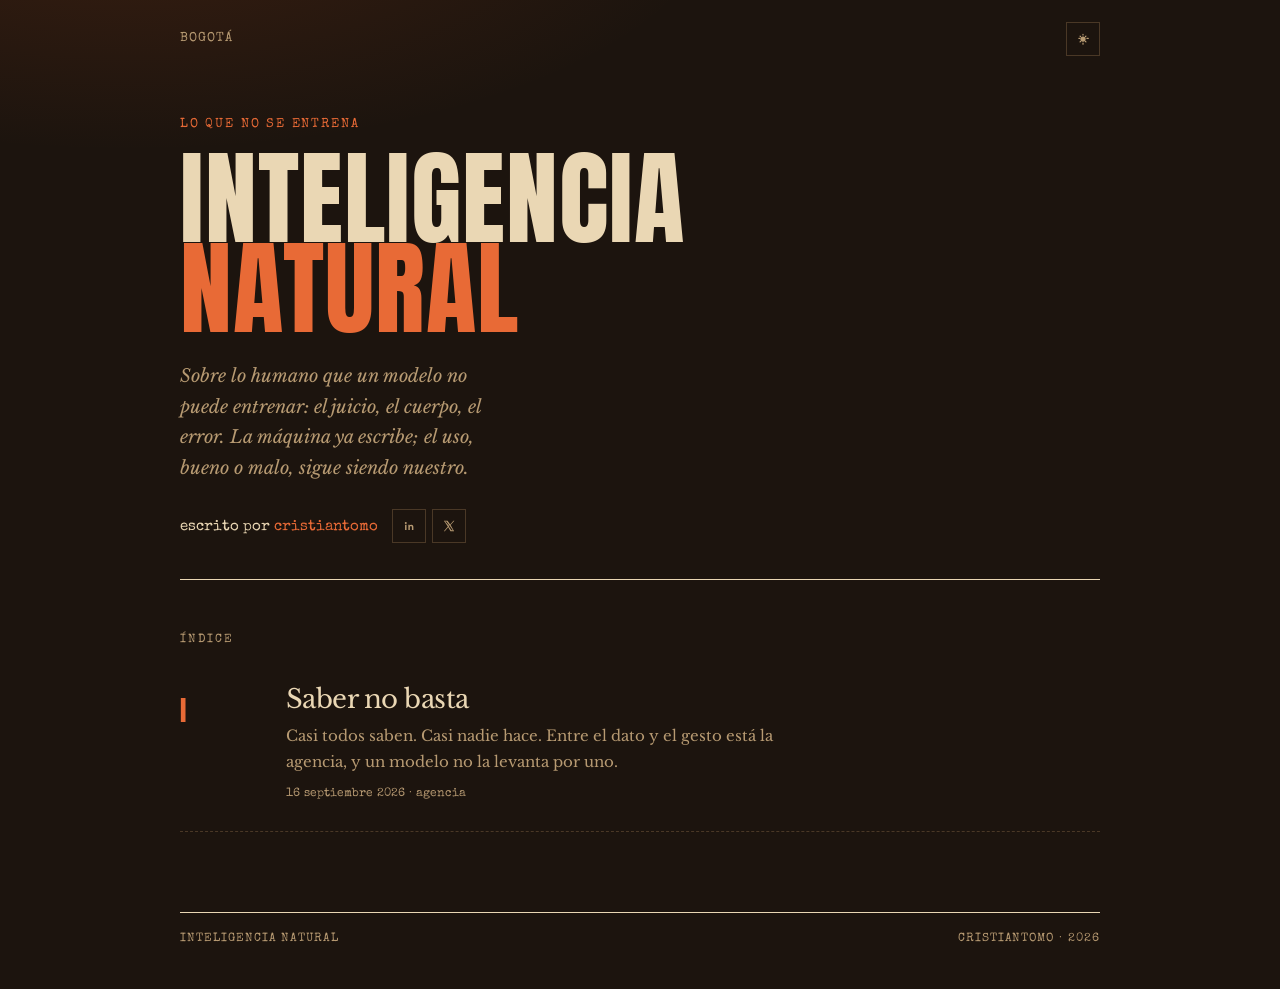
==== index.html @ 2dc82c7d "Ajusta portada, perfiles y tema oscuro por defecto. Mueve LinkedIn y X junto al byline, enlaza los p" ====
<!DOCTYPE html>
<html lang="es" data-theme="dark">
<head>
  <meta charset="UTF-8">
  <meta name="viewport" content="width=device-width, initial-scale=1.0">
  <title>Inteligencia Natural</title>
  <link rel="preconnect" href="https://fonts.googleapis.com">
  <link rel="preconnect" href="https://fonts.gstatic.com" crossorigin>
  <link href="https://fonts.googleapis.com/css2?family=Anton&family=Libre+Baskerville:ital,wght@0,400;0,700;1,400&family=Special+Elite&display=swap" rel="stylesheet">
  <link rel="stylesheet" href="styles.css">
</head>
<body>
  <header class="site-header">
    <div class="wrap header-bar">
      <a class="brand" href="index.html">Bogotá</a>
      <div class="header-actions">
        <button class="icon-btn" id="theme-toggle" type="button" aria-label="Cambiar tema">
          <svg viewBox="0 0 24 24" aria-hidden="true"><path d="M12 3a1 1 0 0 1 1 1v1.2a1 1 0 1 1-2 0V4a1 1 0 0 1 1-1Zm0 14.8a1 1 0 0 1 1 1V21a1 1 0 1 1-2 0v-2.2a1 1 0 0 1 1-1ZM4 11a1 1 0 0 1 1-1h1.2a1 1 0 1 1 0 2H5a1 1 0 0 1-1-1Zm13.8 0a1 1 0 0 1 1-1H21a1 1 0 1 1 0 2h-2.2a1 1 0 0 1-1-1ZM6.22 6.22a1 1 0 0 1 1.42 0l.85.85a1 1 0 0 1-1.42 1.42l-.85-.85a1 1 0 0 1 0-1.42Zm9.29 9.29a1 1 0 0 1 1.42 0l.85.85a1 1 0 1 1-1.42 1.42l-.85-.85a1 1 0 0 1 0-1.42ZM17.78 6.22a1 1 0 0 1 0 1.42l-.85.85a1 1 0 1 1-1.42-1.42l.85-.85a1 1 0 0 1 1.42 0ZM8.49 15.51a1 1 0 0 1 0 1.42l-.85.85a1 1 0 1 1-1.42-1.42l.85-.85a1 1 0 0 1 1.42 0ZM12 7.5A4.5 4.5 0 1 1 7.5 12 4.5 4.5 0 0 1 12 7.5Z"/></svg>
        </button>
      </div>
    </div>
  </header>

  <main>
    <section class="cover">
      <div class="wrap">
        <p class="cover-kicker">Lo que no se entrena</p>
        <h1>Inteligencia<br><span>Natural</span></h1>
        <p class="dedication">Sobre lo humano que un modelo no puede entrenar: el juicio, el cuerpo, el error. La máquina ya escribe; el uso, bueno o malo, sigue siendo nuestro.</p>
        <div class="byline-row">
          <p class="byline">escrito por <strong>cristiantomo</strong></p>
          <div class="byline-actions">
            <a class="icon-btn" href="https://www.linkedin.com/in/cristiantomo/" target="_blank" rel="noopener noreferrer" aria-label="LinkedIn">
              <svg viewBox="0 0 24 24" aria-hidden="true"><path d="M6.5 8.5A1.75 1.75 0 1 1 6.5 5a1.75 1.75 0 0 1 0 3.5ZM5.25 10h2.5v9h-2.5v-9ZM10.25 10H13v1.23c.4-.78 1.4-1.48 2.88-1.48 3.08 0 3.62 1.86 3.62 4.66V19h-2.5v-4.2c0-1.2-.02-2.74-1.67-2.74-1.67 0-1.93 1.3-1.93 2.65V19h-2.5v-9Z"/></svg>
            </a>
            <a class="icon-btn" href="https://x.com/cristiantomo" target="_blank" rel="noopener noreferrer" aria-label="Twitter / X">
              <svg viewBox="0 0 24 24" aria-hidden="true"><path d="M14.7 10.3 21.2 3h-1.54l-5.66 6.35L9.5 3H3.2l6.82 9.73L3.2 21h1.54l5.96-6.7L14.5 21h6.3l-6.1-10.7Zm-2.1 2.37-.7-.97L5.3 4.17h2.36l4.45 6.2.69.97 5.8 8.08h-2.36l-4.64-6.75Z"/></svg>
            </a>
          </div>
        </div>
        <hr class="rule">
      </div>
    </section>

    <section class="toc">
      <div class="wrap">
        <p class="toc-label">Índice</p>

        <a class="chapter" href="agencia.html">
          <span class="chapter-num">I</span>
          <div>
            <h2>Saber no basta</h2>
            <p>Casi todos saben. Casi nadie hace. Entre el dato y el gesto está la agencia, y un modelo no la levanta por uno.</p>
            <span class="chapter-meta">16 septiembre 2026 · agencia</span>
          </div>
        </a>
      </div>
    </section>
  </main>

  <div class="wrap">
    <footer>
      <span>Inteligencia Natural</span>
      <span>cristiantomo · 2026</span>
    </footer>
  </div>

  <script src="theme.js"></script>
</body>
</html>
---- styles.css ----
:root {
  --paper: #e7d3ae;
  --paper-2: #ddc49a;
  --ink: #1c140e;
  --ink-soft: #5a4a38;
  --sunset: #d4551f;
  --whiskey: #2a1b13;
  --pool: #2a5360;
  --line: #c7ad80;
  --max: 680px;
  --wide: 920px;
}

[data-theme="dark"] {
  --paper: #1c140e;
  --paper-2: #2a1b13;
  --ink: #ead7b4;
  --ink-soft: #b79a72;
  --sunset: #e86a36;
  --whiskey: #120c08;
  --pool: #8eb4c0;
  --line: #4a3826;
}

* {
  box-sizing: border-box;
  margin: 0;
  padding: 0;
}

html {
  scroll-behavior: smooth;
}

body {
  font-family: "Libre Baskerville", Georgia, serif;
  background:
    radial-gradient(1200px 500px at 10% -10%, rgba(212, 85, 31, 0.16), transparent 50%),
    var(--paper);
  color: var(--ink);
  min-height: 100vh;
  line-height: 1.7;
  -webkit-font-smoothing: antialiased;
}

a {
  color: inherit;
  text-decoration: none;
}

.wrap {
  width: min(var(--wide), calc(100% - 56px));
  margin: 0 auto;
}

.wrap-narrow {
  width: min(var(--max), calc(100% - 56px));
  margin: 0 auto;
}

.stamp {
  font-family: "Special Elite", "Courier New", monospace;
}

/* Header */
.site-header {
  padding: 22px 0 18px;
}

.header-bar {
  display: flex;
  align-items: center;
  justify-content: space-between;
  gap: 16px;
}

.brand {
  font-family: "Special Elite", "Courier New", monospace;
  font-size: 13px;
  letter-spacing: 0.08em;
  text-transform: uppercase;
  color: var(--ink-soft);
}

.brand:hover {
  color: var(--sunset);
}

.header-actions {
  display: flex;
  gap: 6px;
}

.icon-btn {
  width: 34px;
  height: 34px;
  display: grid;
  place-items: center;
  border: 1px solid var(--line);
  background: transparent;
  color: var(--ink-soft);
  cursor: pointer;
}

.icon-btn:hover {
  color: var(--ink);
  border-color: var(--ink);
}

.icon-btn svg {
  width: 14px;
  height: 14px;
  fill: currentColor;
}

/* Cover — paperback */
.cover {
  padding: 40px 0 20px;
}

.cover-kicker {
  font-family: "Special Elite", "Courier New", monospace;
  font-size: 13px;
  letter-spacing: 0.14em;
  text-transform: uppercase;
  color: var(--sunset);
  margin-bottom: 18px;
}

.cover h1 {
  font-family: "Anton", Impact, sans-serif;
  font-weight: 400;
  font-size: clamp(52px, 11vw, 104px);
  letter-spacing: 0.01em;
  line-height: 0.86;
  text-transform: uppercase;
}

.cover h1 span {
  color: var(--sunset);
}

.dedication {
  margin-top: 28px;
  max-width: 28ch;
  font-size: 18px;
  font-style: italic;
  color: var(--ink-soft);
}

.byline-row {
  display: flex;
  align-items: center;
  flex-wrap: wrap;
  gap: 12px 14px;
  margin-top: 26px;
}

.byline {
  font-family: "Special Elite", "Courier New", monospace;
  font-size: 15px;
}

.byline-actions {
  display: flex;
  gap: 6px;
}

.byline strong {
  color: var(--sunset);
  font-weight: 400;
}

.rule {
  margin: 36px 0 0;
  border: 0;
  border-top: 1px solid var(--ink);
}

/* TOC */
.toc {
  padding: 8px 0 80px;
}

.toc-label {
  font-family: "Special Elite", "Courier New", monospace;
  font-size: 12px;
  letter-spacing: 0.16em;
  text-transform: uppercase;
  color: var(--ink-soft);
  padding: 22px 0 6px;
}

.chapter {
  display: grid;
  grid-template-columns: 88px 1fr;
  gap: 18px;
  padding: 26px 0;
  border-bottom: 1px dashed var(--line);
}

.chapter-num {
  font-family: "Anton", Impact, sans-serif;
  font-size: 28px;
  letter-spacing: 0.04em;
  color: var(--sunset);
  padding-top: 4px;
}

.chapter h2 {
  font-size: 26px;
  font-weight: 400;
  letter-spacing: -0.02em;
  line-height: 1.25;
}

.chapter:hover h2 {
  color: var(--sunset);
}

.chapter p {
  margin-top: 8px;
  color: var(--ink-soft);
  font-size: 15px;
  max-width: 48ch;
}

.chapter-meta {
  display: block;
  margin-top: 10px;
  font-family: "Special Elite", "Courier New", monospace;
  font-size: 12px;
  color: var(--ink-soft);
}

/* Article */
.back {
  display: inline-block;
  margin: 10px 0 36px;
  font-family: "Special Elite", "Courier New", monospace;
  font-size: 13px;
  letter-spacing: 0.06em;
  text-transform: uppercase;
  color: var(--ink-soft);
}

.back:hover {
  color: var(--sunset);
}

.chapter-label {
  font-family: "Anton", Impact, sans-serif;
  font-size: 18px;
  letter-spacing: 0.08em;
  color: var(--sunset);
  margin-bottom: 12px;
}

.article-header h1 {
  font-size: clamp(32px, 6vw, 48px);
  font-weight: 400;
  letter-spacing: -0.02em;
  line-height: 1.15;
}

.dateline {
  margin-top: 16px;
  font-family: "Special Elite", "Courier New", monospace;
  font-size: 13px;
  color: var(--ink-soft);
}

.summary {
  margin: 28px 0 0;
  padding: 18px 0 0;
  border-top: 1px solid var(--ink);
  font-size: 19px;
  font-style: italic;
  line-height: 1.5;
  color: var(--ink-soft);
}

.article-body {
  padding: 36px 0 20px;
  font-size: 18px;
  line-height: 1.85;
}

.article-body p:first-child::first-letter {
  font-family: "Anton", Impact, sans-serif;
  font-size: 4.2rem;
  float: left;
  line-height: 0.75;
  padding: 10px 10px 0 0;
  color: var(--sunset);
}

.article-body p + p {
  margin-top: 1.3em;
}

.article-body h2 {
  font-family: "Anton", Impact, sans-serif;
  font-weight: 400;
  font-size: 22px;
  letter-spacing: 0.04em;
  text-transform: uppercase;
  margin: 2em 0 0.6em;
  color: var(--sunset);
}

.ash {
  margin: 1.6em 0;
  font-style: italic;
  color: var(--ink-soft);
}

.next {
  display: block;
  padding: 24px 0 80px;
  border-top: 1px solid var(--ink);
  font-family: "Special Elite", "Courier New", monospace;
}

.next small {
  display: block;
  letter-spacing: 0.12em;
  text-transform: uppercase;
  font-size: 11px;
  color: var(--sunset);
  margin-bottom: 8px;
}

.next strong {
  font-family: "Libre Baskerville", Georgia, serif;
  font-size: 22px;
  font-weight: 400;
}

.next:hover strong {
  color: var(--sunset);
}

footer {
  border-top: 1px solid var(--ink);
  padding: 16px 0 40px;
  font-family: "Special Elite", "Courier New", monospace;
  font-size: 12px;
  letter-spacing: 0.08em;
  text-transform: uppercase;
  color: var(--ink-soft);
  display: flex;
  justify-content: space-between;
  gap: 12px;
}

@media (max-width: 720px) {
  .wrap,
  .wrap-narrow {
    width: min(100% - 36px, var(--wide));
  }

  .chapter {
    grid-template-columns: 64px 1fr;
  }

  .article-body {
    font-size: 17px;
  }
}
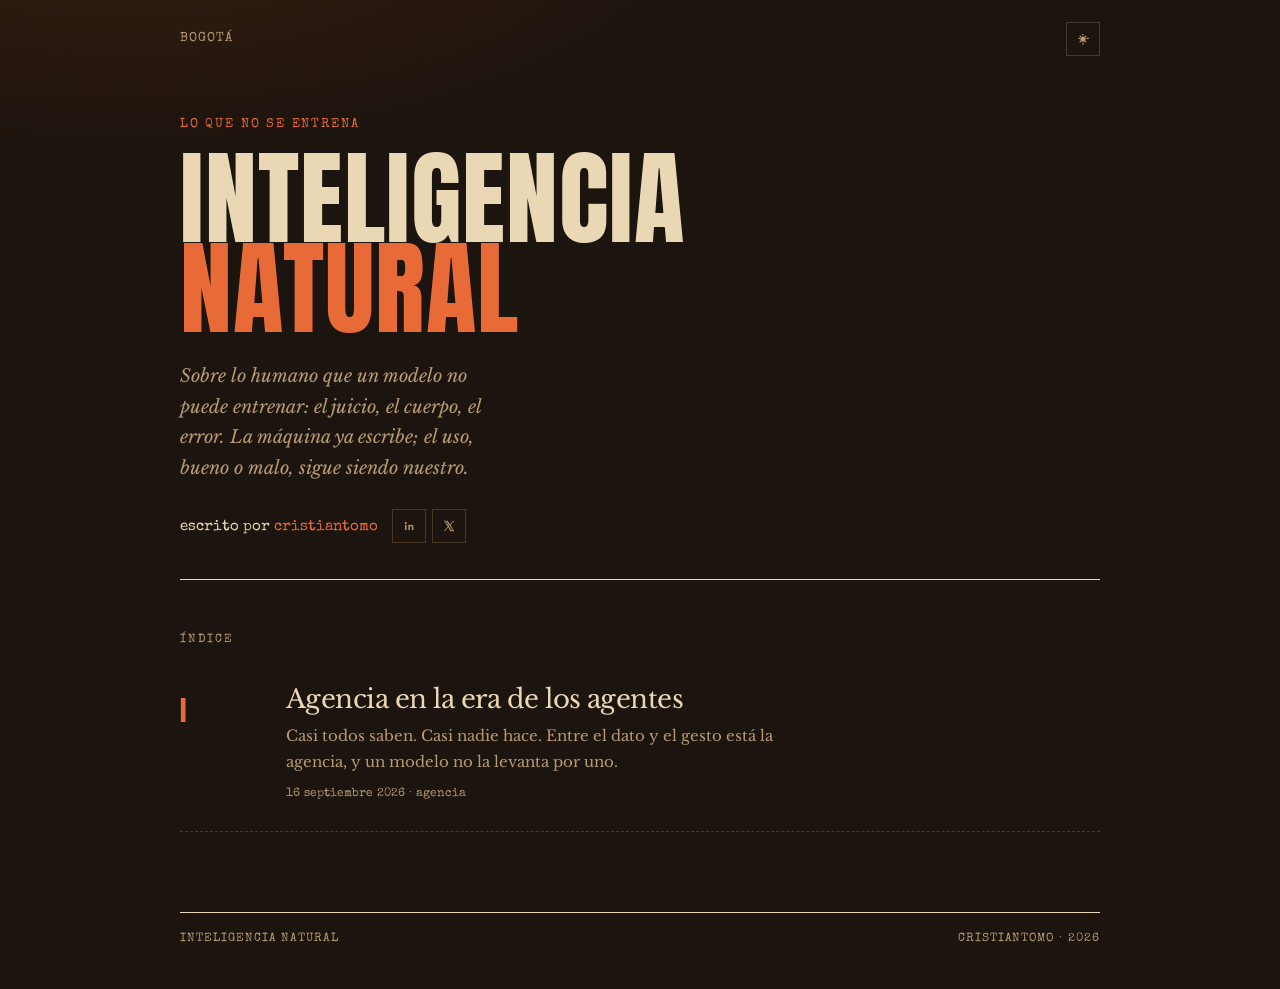
==== commit f5291cac: "Renombra el Capítulo I a Agencia en la era de los agentes." ====
--- a/index.html
+++ b/index.html
@@ -49,7 +49,7 @@
         <a class="chapter" href="agencia.html">
           <span class="chapter-num">I</span>
           <div>
-            <h2>Saber no basta</h2>
+            <h2>Agencia en la era de los agentes</h2>
             <p>Casi todos saben. Casi nadie hace. Entre el dato y el gesto está la agencia, y un modelo no la levanta por uno.</p>
             <span class="chapter-meta">16 septiembre 2026 · agencia</span>
           </div>
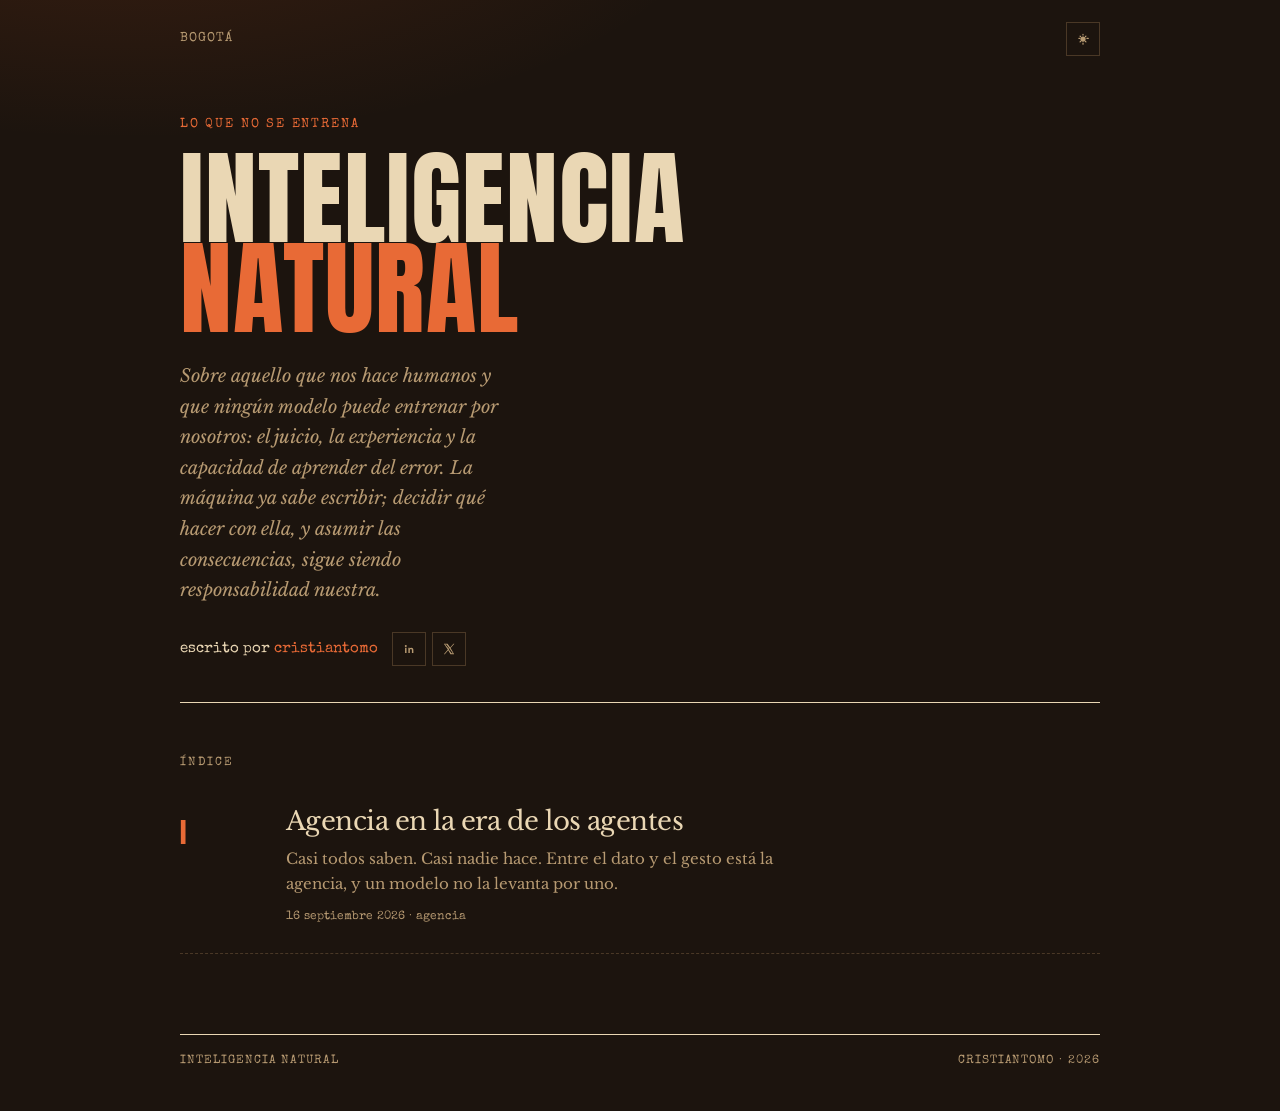
==== commit fb02f3a3: "Actualiza el subtítulo de la portada." ====
--- a/index.html
+++ b/index.html
@@ -26,7 +26,7 @@
       <div class="wrap">
         <p class="cover-kicker">Lo que no se entrena</p>
         <h1>Inteligencia<br><span>Natural</span></h1>
-        <p class="dedication">Sobre lo humano que un modelo no puede entrenar: el juicio, el cuerpo, el error. La máquina ya escribe; el uso, bueno o malo, sigue siendo nuestro.</p>
+        <p class="dedication">Sobre aquello que nos hace humanos y que ningún modelo puede entrenar por nosotros: el juicio, la experiencia y la capacidad de aprender del error. La máquina ya sabe escribir; decidir qué hacer con ella, y asumir las consecuencias, sigue siendo responsabilidad nuestra.</p>
         <div class="byline-row">
           <p class="byline">escrito por <strong>cristiantomo</strong></p>
           <div class="byline-actions">
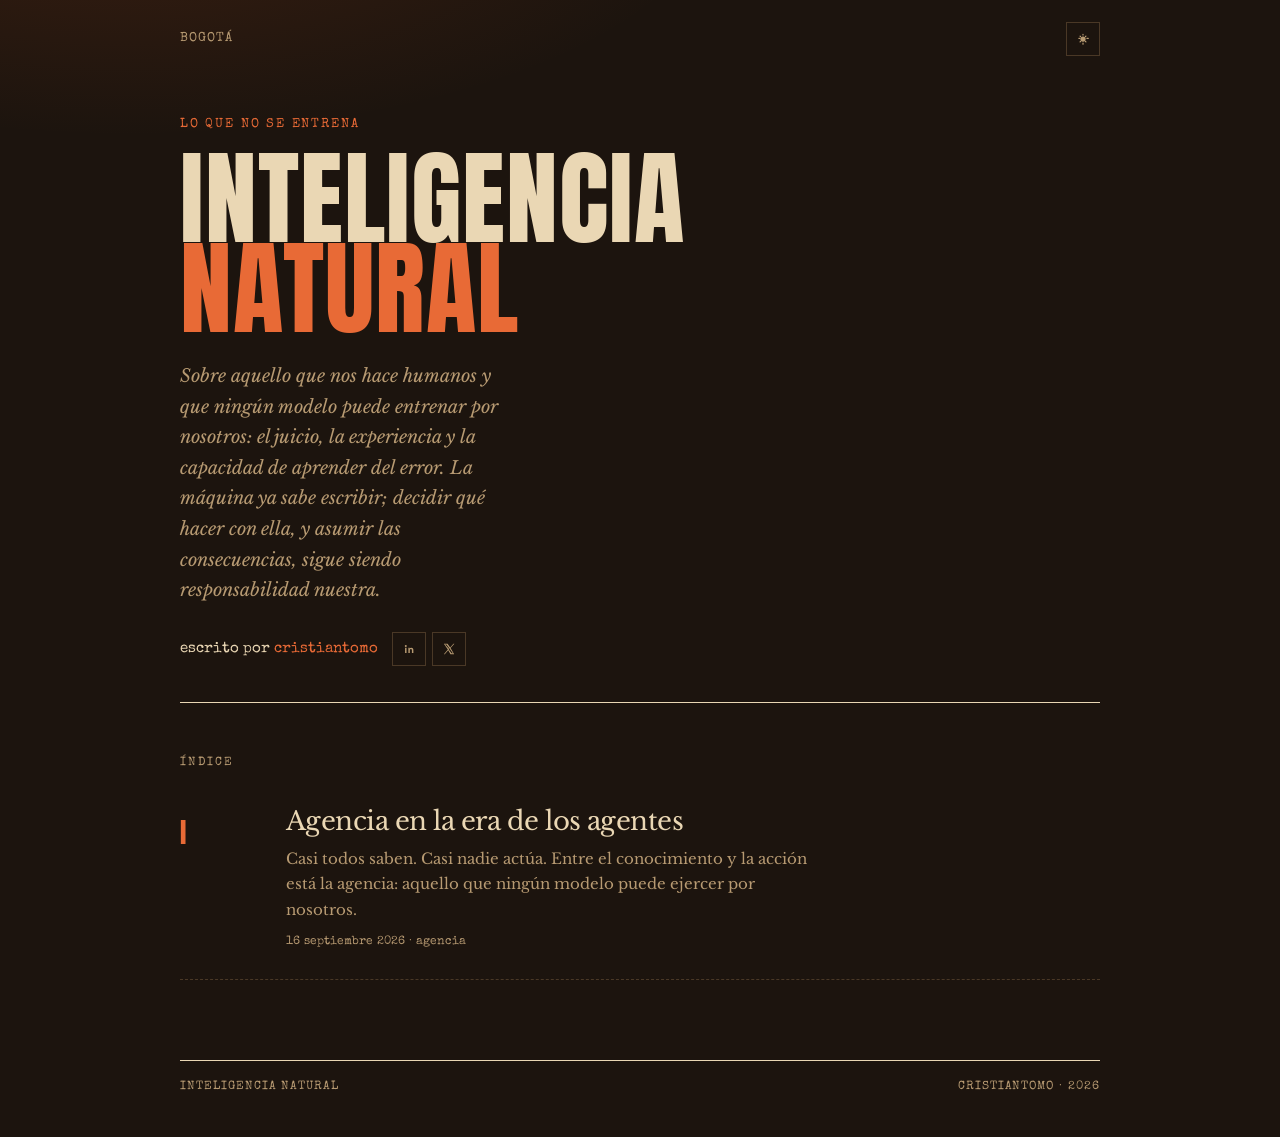
==== commit c59a49af: "Actualiza el extracto del Capítulo I en la portada." ====
--- a/index.html
+++ b/index.html
@@ -50,7 +50,7 @@
           <span class="chapter-num">I</span>
           <div>
             <h2>Agencia en la era de los agentes</h2>
-            <p>Casi todos saben. Casi nadie hace. Entre el dato y el gesto está la agencia, y un modelo no la levanta por uno.</p>
+            <p>Casi todos saben. Casi nadie actúa. Entre el conocimiento y la acción está la agencia: aquello que ningún modelo puede ejercer por nosotros.</p>
             <span class="chapter-meta">16 septiembre 2026 · agencia</span>
           </div>
         </a>
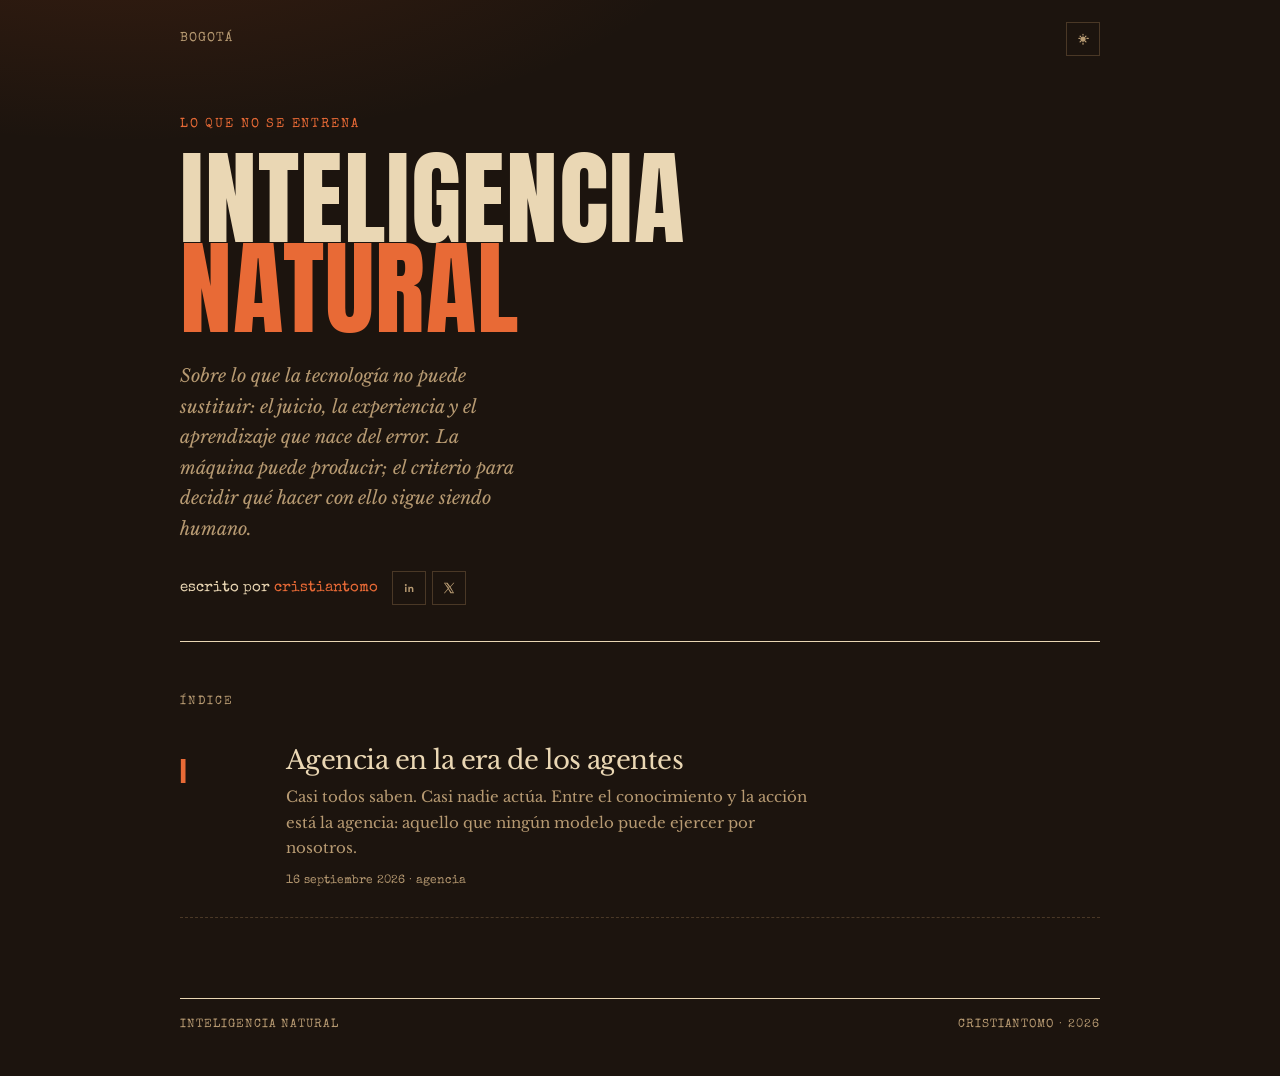
==== commit fd7e07e6: "Restaura la portada y conserva el subtítulo nuevo." ====
--- a/index.html
+++ b/index.html
@@ -26,7 +26,7 @@
       <div class="wrap">
         <p class="cover-kicker">Lo que no se entrena</p>
         <h1>Inteligencia<br><span>Natural</span></h1>
-        <p class="dedication">Sobre aquello que nos hace humanos y que ningún modelo puede entrenar por nosotros: el juicio, la experiencia y la capacidad de aprender del error. La máquina ya sabe escribir; decidir qué hacer con ella, y asumir las consecuencias, sigue siendo responsabilidad nuestra.</p>
+        <p class="dedication">Sobre lo que la tecnología no puede sustituir: el juicio, la experiencia y el aprendizaje que nace del error. La máquina puede producir; el criterio para decidir qué hacer con ello sigue siendo humano.</p>
         <div class="byline-row">
           <p class="byline">escrito por <strong>cristiantomo</strong></p>
           <div class="byline-actions">
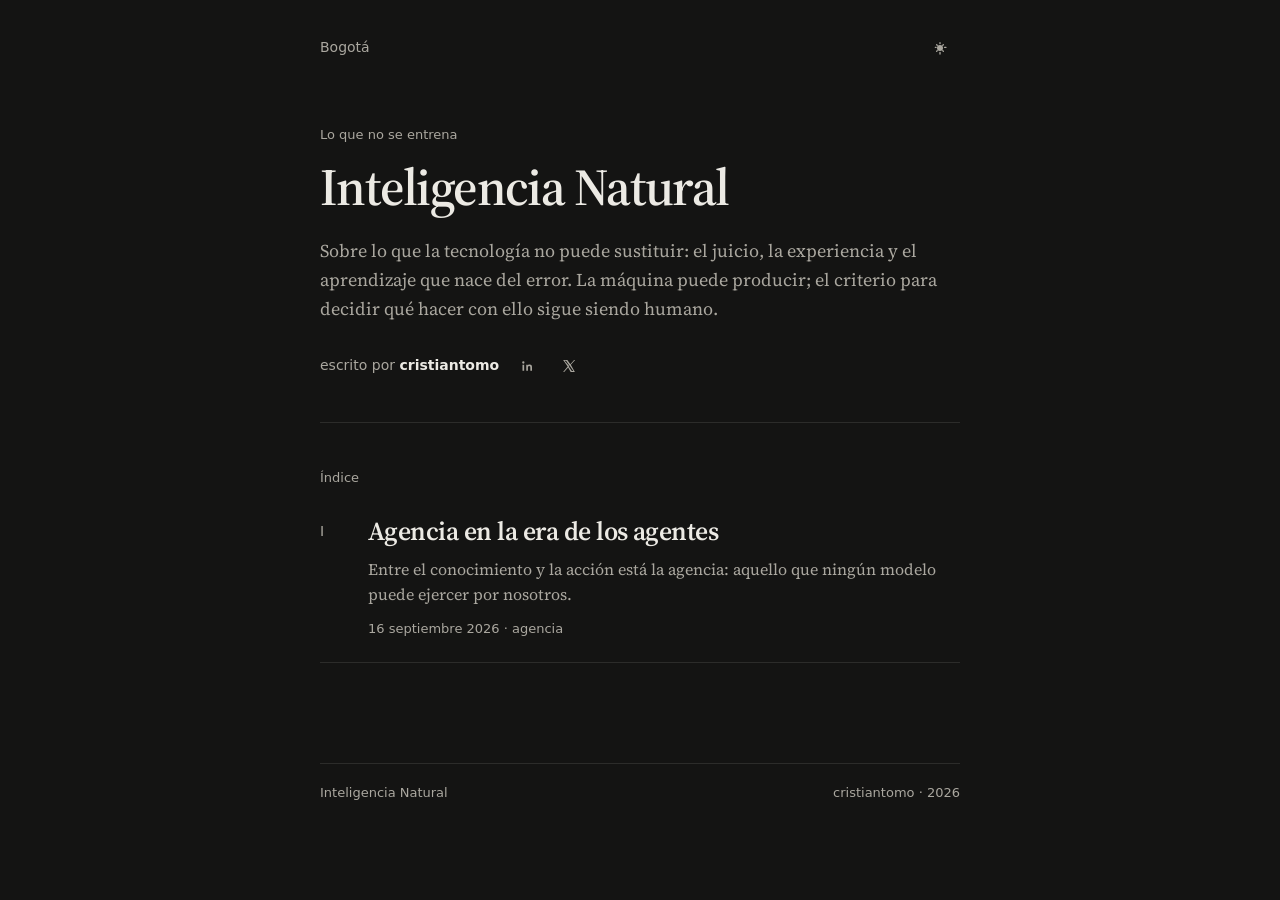
==== commit 0b9a01fc: "Simplifica el diseño a una columna mínima y responsiva." ====
--- a/index.html
+++ b/index.html
@@ -6,7 +6,7 @@
   <title>Inteligencia Natural</title>
   <link rel="preconnect" href="https://fonts.googleapis.com">
   <link rel="preconnect" href="https://fonts.gstatic.com" crossorigin>
-  <link href="https://fonts.googleapis.com/css2?family=Anton&family=Libre+Baskerville:ital,wght@0,400;0,700;1,400&family=Special+Elite&display=swap" rel="stylesheet">
+  <link href="https://fonts.googleapis.com/css2?family=Source+Serif+4:ital,opsz,wght@0,8..60,400;0,8..60,600;1,8..60,400&display=swap" rel="stylesheet">
   <link rel="stylesheet" href="styles.css">
 </head>
 <body>
@@ -25,7 +25,7 @@
     <section class="cover">
       <div class="wrap">
         <p class="cover-kicker">Lo que no se entrena</p>
-        <h1>Inteligencia<br><span>Natural</span></h1>
+        <h1>Inteligencia Natural</h1>
         <p class="dedication">Sobre lo que la tecnología no puede sustituir: el juicio, la experiencia y el aprendizaje que nace del error. La máquina puede producir; el criterio para decidir qué hacer con ello sigue siendo humano.</p>
         <div class="byline-row">
           <p class="byline">escrito por <strong>cristiantomo</strong></p>
@@ -50,7 +50,7 @@
           <span class="chapter-num">I</span>
           <div>
             <h2>Agencia en la era de los agentes</h2>
-            <p>Casi todos saben. Casi nadie actúa. Entre el conocimiento y la acción está la agencia: aquello que ningún modelo puede ejercer por nosotros.</p>
+            <p>Entre el conocimiento y la acción está la agencia: aquello que ningún modelo puede ejercer por nosotros.</p>
             <span class="chapter-meta">16 septiembre 2026 · agencia</span>
           </div>
         </a>
--- a/styles.css
+++ b/styles.css
@@ -1,25 +1,18 @@
 :root {
-  --paper: #e7d3ae;
-  --paper-2: #ddc49a;
-  --ink: #1c140e;
-  --ink-soft: #5a4a38;
-  --sunset: #d4551f;
-  --whiskey: #2a1b13;
-  --pool: #2a5360;
-  --line: #c7ad80;
-  --max: 680px;
-  --wide: 920px;
+  --paper: #f6f5f3;
+  --ink: #1c1c1c;
+  --ink-soft: #5e5d59;
+  --line: #e2e0db;
+  --max: 40rem;
+  --serif: "Source Serif 4", Georgia, "Iowan Old Style", serif;
+  --sans: system-ui, -apple-system, "Segoe UI", sans-serif;
 }
 
 [data-theme="dark"] {
-  --paper: #1c140e;
-  --paper-2: #2a1b13;
-  --ink: #ead7b4;
-  --ink-soft: #b79a72;
-  --sunset: #e86a36;
-  --whiskey: #120c08;
-  --pool: #8eb4c0;
-  --line: #4a3826;
+  --paper: #141413;
+  --ink: #eceae4;
+  --ink-soft: #aaa79f;
+  --line: #2c2c2a;
 }
 
 * {
@@ -33,14 +26,14 @@
 }
 
 body {
-  font-family: "Libre Baskerville", Georgia, serif;
-  background:
-    radial-gradient(1200px 500px at 10% -10%, rgba(212, 85, 31, 0.16), transparent 50%),
-    var(--paper);
+  font-family: var(--serif);
+  background: var(--paper);
   color: var(--ink);
   min-height: 100vh;
   line-height: 1.7;
   -webkit-font-smoothing: antialiased;
+  padding-left: env(safe-area-inset-left);
+  padding-right: env(safe-area-inset-right);
 }
 
 a {
@@ -48,23 +41,19 @@
   text-decoration: none;
 }
 
-.wrap {
-  width: min(var(--wide), calc(100% - 56px));
+:focus-visible {
+  outline: 2px solid var(--ink);
+  outline-offset: 3px;
+}
+
+.wrap,
+.wrap-narrow {
+  width: min(var(--max), calc(100% - 48px));
   margin: 0 auto;
 }
 
-.wrap-narrow {
-  width: min(var(--max), calc(100% - 56px));
-  margin: 0 auto;
-}
-
-.stamp {
-  font-family: "Special Elite", "Courier New", monospace;
-}
-
-/* Header */
 .site-header {
-  padding: 22px 0 18px;
+  padding: 28px 0 8px;
 }
 
 .header-bar {
@@ -74,29 +63,43 @@
   gap: 16px;
 }
 
+.brand,
+.cover-kicker,
+.toc-label,
+.byline,
+.dateline,
+.chapter-meta,
+.chapter-label,
+.back,
+.chapter-num,
+.next,
+footer {
+  font-family: var(--sans);
+}
+
 .brand {
-  font-family: "Special Elite", "Courier New", monospace;
-  font-size: 13px;
-  letter-spacing: 0.08em;
-  text-transform: uppercase;
+  font-size: 14px;
   color: var(--ink-soft);
 }
 
 .brand:hover {
-  color: var(--sunset);
-}
-
-.header-actions {
+  color: var(--ink);
+}
+
+.header-actions,
+.byline-actions {
   display: flex;
-  gap: 6px;
+  align-items: center;
+  gap: 2px;
 }
 
 .icon-btn {
-  width: 34px;
-  height: 34px;
+  width: 40px;
+  height: 40px;
   display: grid;
   place-items: center;
-  border: 1px solid var(--line);
+  border: 0;
+  border-radius: 8px;
   background: transparent;
   color: var(--ink-soft);
   cursor: pointer;
@@ -104,267 +107,242 @@
 
 .icon-btn:hover {
   color: var(--ink);
-  border-color: var(--ink);
+  background: color-mix(in srgb, var(--ink) 8%, transparent);
 }
 
 .icon-btn svg {
-  width: 14px;
-  height: 14px;
+  width: 16px;
+  height: 16px;
   fill: currentColor;
 }
 
-/* Cover — paperback */
 .cover {
-  padding: 40px 0 20px;
+  padding: 48px 0 8px;
 }
 
 .cover-kicker {
-  font-family: "Special Elite", "Courier New", monospace;
-  font-size: 13px;
-  letter-spacing: 0.14em;
-  text-transform: uppercase;
-  color: var(--sunset);
-  margin-bottom: 18px;
+  font-size: 13px;
+  color: var(--ink-soft);
+  margin-bottom: 12px;
 }
 
 .cover h1 {
-  font-family: "Anton", Impact, sans-serif;
-  font-weight: 400;
-  font-size: clamp(52px, 11vw, 104px);
-  letter-spacing: 0.01em;
-  line-height: 0.86;
-  text-transform: uppercase;
-}
-
-.cover h1 span {
-  color: var(--sunset);
+  font-weight: 600;
+  font-size: clamp(36px, 6vw, 52px);
+  letter-spacing: -0.03em;
+  line-height: 1.1;
+  text-wrap: balance;
 }
 
 .dedication {
-  margin-top: 28px;
-  max-width: 28ch;
+  margin-top: 22px;
   font-size: 18px;
-  font-style: italic;
-  color: var(--ink-soft);
+  line-height: 1.6;
+  color: var(--ink-soft);
+  text-wrap: pretty;
 }
 
 .byline-row {
   display: flex;
   align-items: center;
   flex-wrap: wrap;
-  gap: 12px 14px;
-  margin-top: 26px;
+  gap: 4px 8px;
+  margin-top: 22px;
 }
 
 .byline {
-  font-family: "Special Elite", "Courier New", monospace;
-  font-size: 15px;
-}
-
-.byline-actions {
-  display: flex;
-  gap: 6px;
+  font-size: 14px;
+  color: var(--ink-soft);
 }
 
 .byline strong {
-  color: var(--sunset);
-  font-weight: 400;
+  color: var(--ink);
+  font-weight: 600;
 }
 
 .rule {
   margin: 36px 0 0;
   border: 0;
-  border-top: 1px solid var(--ink);
-}
-
-/* TOC */
+  border-top: 1px solid var(--line);
+}
+
 .toc {
-  padding: 8px 0 80px;
+  padding: 8px 0 72px;
 }
 
 .toc-label {
-  font-family: "Special Elite", "Courier New", monospace;
-  font-size: 12px;
-  letter-spacing: 0.16em;
-  text-transform: uppercase;
-  color: var(--ink-soft);
-  padding: 22px 0 6px;
+  font-size: 13px;
+  color: var(--ink-soft);
+  padding: 28px 0 4px;
 }
 
 .chapter {
   display: grid;
-  grid-template-columns: 88px 1fr;
-  gap: 18px;
-  padding: 26px 0;
-  border-bottom: 1px dashed var(--line);
+  grid-template-columns: 2rem 1fr;
+  gap: 12px 16px;
+  padding: 22px 0;
+  border-bottom: 1px solid var(--line);
 }
 
 .chapter-num {
-  font-family: "Anton", Impact, sans-serif;
-  font-size: 28px;
-  letter-spacing: 0.04em;
-  color: var(--sunset);
-  padding-top: 4px;
+  font-size: 14px;
+  color: var(--ink-soft);
+  padding-top: 5px;
 }
 
 .chapter h2 {
-  font-size: 26px;
-  font-weight: 400;
+  font-size: clamp(22px, 3vw, 26px);
+  font-weight: 600;
   letter-spacing: -0.02em;
-  line-height: 1.25;
+  line-height: 1.3;
+  text-wrap: balance;
 }
 
 .chapter:hover h2 {
-  color: var(--sunset);
+  text-decoration: underline;
+  text-underline-offset: 3px;
 }
 
 .chapter p {
   margin-top: 8px;
   color: var(--ink-soft);
-  font-size: 15px;
-  max-width: 48ch;
+  font-size: 16px;
+  line-height: 1.6;
+  text-wrap: pretty;
 }
 
 .chapter-meta {
   display: block;
   margin-top: 10px;
-  font-family: "Special Elite", "Courier New", monospace;
-  font-size: 12px;
-  color: var(--ink-soft);
-}
-
-/* Article */
+  font-size: 13px;
+  color: var(--ink-soft);
+}
+
 .back {
   display: inline-block;
-  margin: 10px 0 36px;
-  font-family: "Special Elite", "Courier New", monospace;
-  font-size: 13px;
-  letter-spacing: 0.06em;
-  text-transform: uppercase;
+  margin: 18px 0 32px;
+  font-size: 14px;
   color: var(--ink-soft);
 }
 
 .back:hover {
-  color: var(--sunset);
+  color: var(--ink);
 }
 
 .chapter-label {
-  font-family: "Anton", Impact, sans-serif;
+  font-size: 13px;
+  color: var(--ink-soft);
+  margin-bottom: 10px;
+}
+
+.article-header h1 {
+  font-size: clamp(30px, 5vw, 40px);
+  font-weight: 600;
+  letter-spacing: -0.03em;
+  line-height: 1.2;
+  text-wrap: balance;
+}
+
+.dateline {
+  margin-top: 14px;
+  font-size: 13px;
+  color: var(--ink-soft);
+}
+
+.summary {
+  margin-top: 28px;
+  font-size: 19px;
+  line-height: 1.55;
+  text-wrap: pretty;
+}
+
+.article-body {
+  padding: 32px 0 12px;
   font-size: 18px;
-  letter-spacing: 0.08em;
-  color: var(--sunset);
-  margin-bottom: 12px;
-}
-
-.article-header h1 {
-  font-size: clamp(32px, 6vw, 48px);
-  font-weight: 400;
+  line-height: 1.75;
+}
+
+.article-body p + p {
+  margin-top: 1.25em;
+}
+
+.article-body h2 {
+  font-weight: 600;
+  font-size: 22px;
   letter-spacing: -0.02em;
-  line-height: 1.15;
-}
-
-.dateline {
-  margin-top: 16px;
-  font-family: "Special Elite", "Courier New", monospace;
-  font-size: 13px;
-  color: var(--ink-soft);
-}
-
-.summary {
-  margin: 28px 0 0;
-  padding: 18px 0 0;
-  border-top: 1px solid var(--ink);
-  font-size: 19px;
-  font-style: italic;
-  line-height: 1.5;
-  color: var(--ink-soft);
-}
-
-.article-body {
-  padding: 36px 0 20px;
-  font-size: 18px;
-  line-height: 1.85;
-}
-
-.article-body p:first-child::first-letter {
-  font-family: "Anton", Impact, sans-serif;
-  font-size: 4.2rem;
-  float: left;
-  line-height: 0.75;
-  padding: 10px 10px 0 0;
-  color: var(--sunset);
-}
-
-.article-body p + p {
-  margin-top: 1.3em;
-}
-
-.article-body h2 {
-  font-family: "Anton", Impact, sans-serif;
-  font-weight: 400;
-  font-size: 22px;
-  letter-spacing: 0.04em;
-  text-transform: uppercase;
-  margin: 2em 0 0.6em;
-  color: var(--sunset);
+  line-height: 1.3;
+  margin: 1.8em 0 0.6em;
+  text-wrap: balance;
 }
 
 .ash {
-  margin: 1.6em 0;
   font-style: italic;
   color: var(--ink-soft);
 }
 
 .next {
   display: block;
-  padding: 24px 0 80px;
-  border-top: 1px solid var(--ink);
-  font-family: "Special Elite", "Courier New", monospace;
+  margin-top: 28px;
+  padding: 22px 0 64px;
+  border-top: 1px solid var(--line);
 }
 
 .next small {
   display: block;
-  letter-spacing: 0.12em;
-  text-transform: uppercase;
-  font-size: 11px;
-  color: var(--sunset);
-  margin-bottom: 8px;
+  font-size: 13px;
+  color: var(--ink-soft);
+  margin-bottom: 6px;
 }
 
 .next strong {
-  font-family: "Libre Baskerville", Georgia, serif;
+  font-family: var(--serif);
   font-size: 22px;
-  font-weight: 400;
+  font-weight: 600;
+  letter-spacing: -0.02em;
 }
 
 .next:hover strong {
-  color: var(--sunset);
+  text-decoration: underline;
+  text-underline-offset: 3px;
 }
 
 footer {
-  border-top: 1px solid var(--ink);
-  padding: 16px 0 40px;
-  font-family: "Special Elite", "Courier New", monospace;
-  font-size: 12px;
-  letter-spacing: 0.08em;
-  text-transform: uppercase;
+  border-top: 1px solid var(--line);
+  margin-top: 28px;
+  padding: 18px 0 40px;
+  font-size: 13px;
   color: var(--ink-soft);
   display: flex;
   justify-content: space-between;
-  gap: 12px;
-}
-
-@media (max-width: 720px) {
+  flex-wrap: wrap;
+  gap: 8px 16px;
+}
+
+@media (max-width: 640px) {
   .wrap,
   .wrap-narrow {
-    width: min(100% - 36px, var(--wide));
-  }
-
-  .chapter {
-    grid-template-columns: 64px 1fr;
+    width: min(100% - 36px, var(--max));
+  }
+
+  .site-header {
+    padding-top: 16px;
+  }
+
+  .cover {
+    padding-top: 28px;
+  }
+
+  .dedication,
+  .summary {
+    font-size: 17px;
   }
 
   .article-body {
     font-size: 17px;
   }
-}
+
+  .chapter {
+    grid-template-columns: 1.5rem 1fr;
+    gap: 10px;
+  }
+}
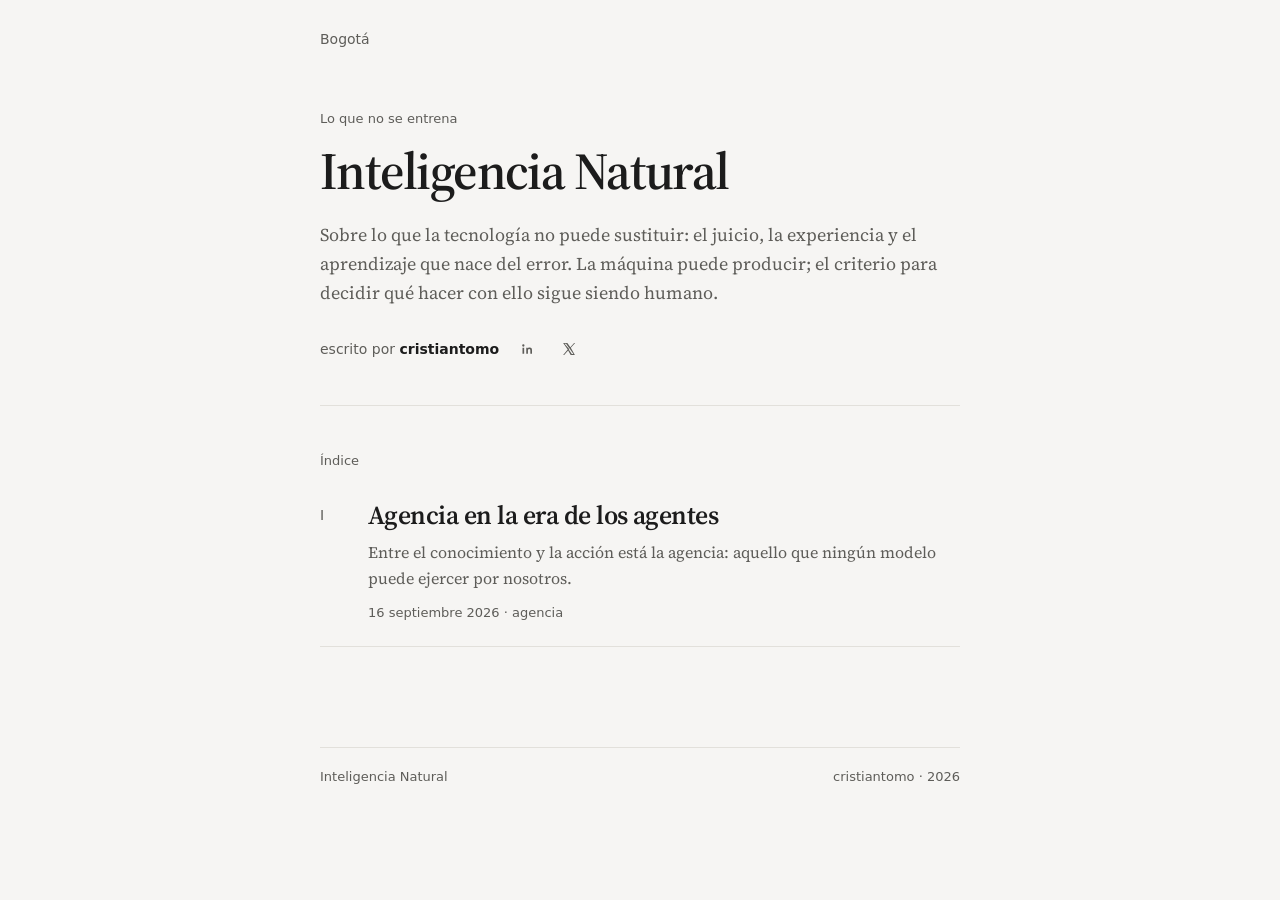
==== commit 8ad57c53: "Deja el sitio solo en colores claros y quita el cambio de tema." ====
--- a/index.html
+++ b/index.html
@@ -1,5 +1,5 @@
 <!DOCTYPE html>
-<html lang="es" data-theme="dark">
+<html lang="es">
 <head>
   <meta charset="UTF-8">
   <meta name="viewport" content="width=device-width, initial-scale=1.0">
@@ -13,11 +13,6 @@
   <header class="site-header">
     <div class="wrap header-bar">
       <a class="brand" href="index.html">Bogotá</a>
-      <div class="header-actions">
-        <button class="icon-btn" id="theme-toggle" type="button" aria-label="Cambiar tema">
-          <svg viewBox="0 0 24 24" aria-hidden="true"><path d="M12 3a1 1 0 0 1 1 1v1.2a1 1 0 1 1-2 0V4a1 1 0 0 1 1-1Zm0 14.8a1 1 0 0 1 1 1V21a1 1 0 1 1-2 0v-2.2a1 1 0 0 1 1-1ZM4 11a1 1 0 0 1 1-1h1.2a1 1 0 1 1 0 2H5a1 1 0 0 1-1-1Zm13.8 0a1 1 0 0 1 1-1H21a1 1 0 1 1 0 2h-2.2a1 1 0 0 1-1-1ZM6.22 6.22a1 1 0 0 1 1.42 0l.85.85a1 1 0 0 1-1.42 1.42l-.85-.85a1 1 0 0 1 0-1.42Zm9.29 9.29a1 1 0 0 1 1.42 0l.85.85a1 1 0 1 1-1.42 1.42l-.85-.85a1 1 0 0 1 0-1.42ZM17.78 6.22a1 1 0 0 1 0 1.42l-.85.85a1 1 0 1 1-1.42-1.42l.85-.85a1 1 0 0 1 1.42 0ZM8.49 15.51a1 1 0 0 1 0 1.42l-.85.85a1 1 0 1 1-1.42-1.42l.85-.85a1 1 0 0 1 1.42 0ZM12 7.5A4.5 4.5 0 1 1 7.5 12 4.5 4.5 0 0 1 12 7.5Z"/></svg>
-        </button>
-      </div>
     </div>
   </header>
 
@@ -65,6 +60,5 @@
     </footer>
   </div>
 
-  <script src="theme.js"></script>
 </body>
 </html>
--- a/styles.css
+++ b/styles.css
@@ -6,13 +6,6 @@
   --max: 40rem;
   --serif: "Source Serif 4", Georgia, "Iowan Old Style", serif;
   --sans: system-ui, -apple-system, "Segoe UI", sans-serif;
-}
-
-[data-theme="dark"] {
-  --paper: #141413;
-  --ink: #eceae4;
-  --ink-soft: #aaa79f;
-  --line: #2c2c2a;
 }
 
 * {
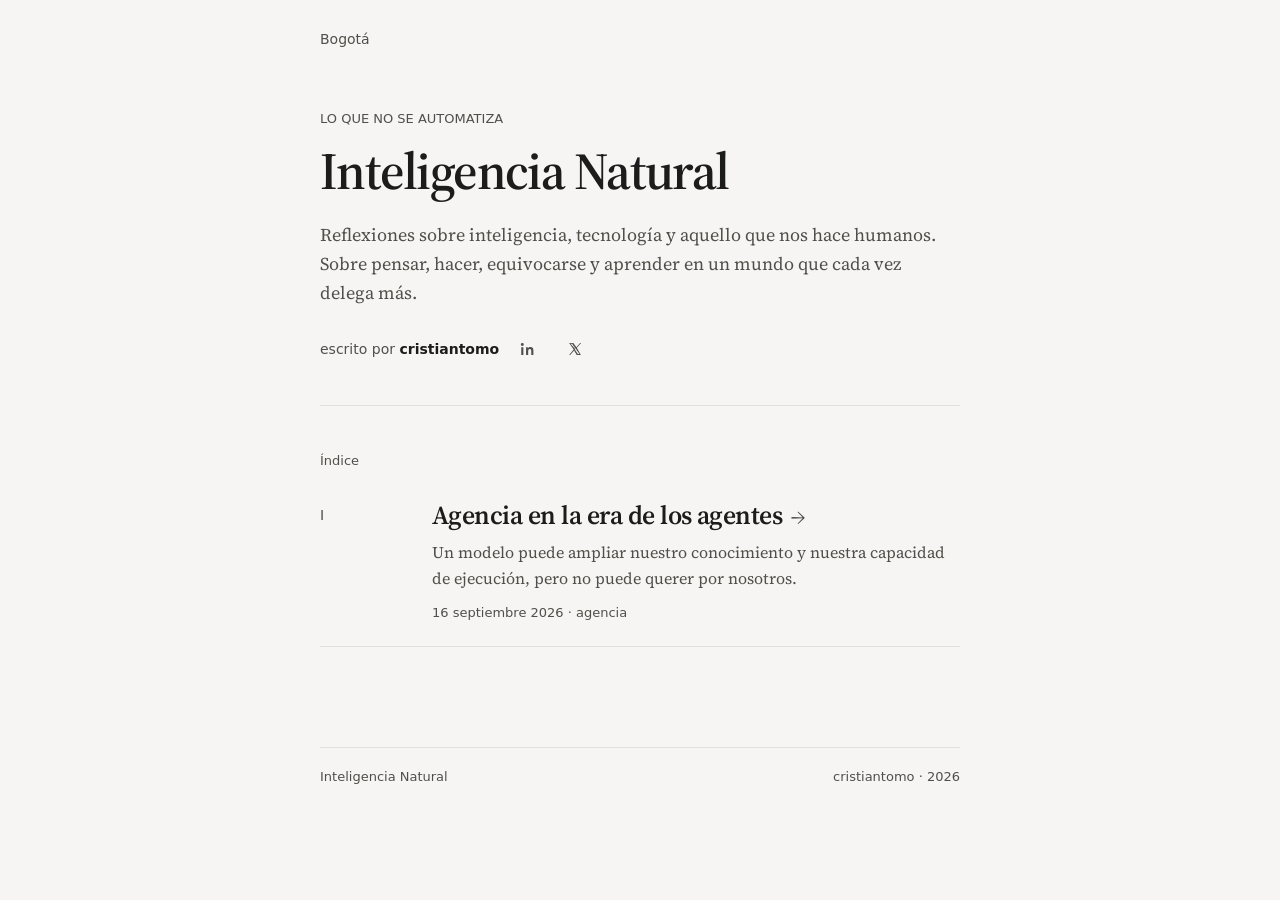
==== commit b8570ab5: "Ajusta contraste, iconos y la señal de que el índice se puede abrir." ====
--- a/index.html
+++ b/index.html
@@ -19,14 +19,14 @@
   <main>
     <section class="cover">
       <div class="wrap">
-        <p class="cover-kicker">Lo que no se entrena</p>
+        <p class="cover-kicker">LO QUE NO SE AUTOMATIZA</p>
         <h1>Inteligencia Natural</h1>
-        <p class="dedication">Sobre lo que la tecnología no puede sustituir: el juicio, la experiencia y el aprendizaje que nace del error. La máquina puede producir; el criterio para decidir qué hacer con ello sigue siendo humano.</p>
+        <p class="dedication">Reflexiones sobre inteligencia, tecnología y aquello que nos hace humanos. Sobre pensar, hacer, equivocarse y aprender en un mundo que cada vez delega más.</p>
         <div class="byline-row">
           <p class="byline">escrito por <strong>cristiantomo</strong></p>
           <div class="byline-actions">
             <a class="icon-btn" href="https://www.linkedin.com/in/cristiantomo/" target="_blank" rel="noopener noreferrer" aria-label="LinkedIn">
-              <svg viewBox="0 0 24 24" aria-hidden="true"><path d="M6.5 8.5A1.75 1.75 0 1 1 6.5 5a1.75 1.75 0 0 1 0 3.5ZM5.25 10h2.5v9h-2.5v-9ZM10.25 10H13v1.23c.4-.78 1.4-1.48 2.88-1.48 3.08 0 3.62 1.86 3.62 4.66V19h-2.5v-4.2c0-1.2-.02-2.74-1.67-2.74-1.67 0-1.93 1.3-1.93 2.65V19h-2.5v-9Z"/></svg>
+              <svg viewBox="0 0 24 24" aria-hidden="true"><g transform="translate(12 12) scale(1.28) translate(-12 -12)"><path d="M6.5 8.5A1.75 1.75 0 1 1 6.5 5a1.75 1.75 0 0 1 0 3.5ZM5.25 10h2.5v9h-2.5v-9ZM10.25 10H13v1.23c.4-.78 1.4-1.48 2.88-1.48 3.08 0 3.62 1.86 3.62 4.66V19h-2.5v-4.2c0-1.2-.02-2.74-1.67-2.74-1.67 0-1.93 1.3-1.93 2.65V19h-2.5v-9Z"/></g></svg>
             </a>
             <a class="icon-btn" href="https://x.com/cristiantomo" target="_blank" rel="noopener noreferrer" aria-label="Twitter / X">
               <svg viewBox="0 0 24 24" aria-hidden="true"><path d="M14.7 10.3 21.2 3h-1.54l-5.66 6.35L9.5 3H3.2l6.82 9.73L3.2 21h1.54l5.96-6.7L14.5 21h6.3l-6.1-10.7Zm-2.1 2.37-.7-.97L5.3 4.17h2.36l4.45 6.2.69.97 5.8 8.08h-2.36l-4.64-6.75Z"/></svg>
@@ -45,7 +45,7 @@
           <span class="chapter-num">I</span>
           <div>
             <h2>Agencia en la era de los agentes</h2>
-            <p>Entre el conocimiento y la acción está la agencia: aquello que ningún modelo puede ejercer por nosotros.</p>
+            <p>Un modelo puede ampliar nuestro conocimiento y nuestra capacidad de ejecución, pero no puede querer por nosotros.</p>
             <span class="chapter-meta">16 septiembre 2026 · agencia</span>
           </div>
         </a>
--- a/styles.css
+++ b/styles.css
@@ -1,7 +1,7 @@
 :root {
   --paper: #f6f5f3;
   --ink: #1c1c1c;
-  --ink-soft: #5e5d59;
+  --ink-soft: #524e4a;
   --line: #e2e0db;
   --max: 40rem;
   --serif: "Source Serif 4", Georgia, "Iowan Old Style", serif;
@@ -83,7 +83,7 @@
 .byline-actions {
   display: flex;
   align-items: center;
-  gap: 2px;
+  gap: 8px;
 }
 
 .icon-btn {
@@ -171,8 +171,8 @@
 
 .chapter {
   display: grid;
-  grid-template-columns: 2rem 1fr;
-  gap: 12px 16px;
+  grid-template-columns: 6.25rem 1fr;
+  gap: 8px 12px;
   padding: 22px 0;
   border-bottom: 1px solid var(--line);
 }
@@ -181,6 +181,7 @@
   font-size: 14px;
   color: var(--ink-soft);
   padding-top: 5px;
+  white-space: nowrap;
 }
 
 .chapter h2 {
@@ -191,9 +192,25 @@
   text-wrap: balance;
 }
 
-.chapter:hover h2 {
+.chapter h2::after {
+  content: "→";
+  display: inline-block;
+  margin-left: 0.4em;
+  color: var(--ink-soft);
+  font-weight: 400;
+  font-size: 0.82em;
+}
+
+.chapter:hover h2,
+.chapter:focus-visible h2 {
   text-decoration: underline;
-  text-underline-offset: 3px;
+  text-decoration-thickness: 1px;
+  text-underline-offset: 4px;
+}
+
+.chapter:hover h2::after,
+.chapter:focus-visible h2::after {
+  color: var(--ink);
 }
 
 .chapter p {
@@ -245,7 +262,9 @@
 .summary {
   margin-top: 28px;
   font-size: 19px;
+  font-style: italic;
   line-height: 1.55;
+  color: var(--ink-soft);
   text-wrap: pretty;
 }
 
@@ -335,7 +354,7 @@
   }
 
   .chapter {
-    grid-template-columns: 1.5rem 1fr;
-    gap: 10px;
-  }
-}
+    grid-template-columns: 4.5rem 1fr;
+    gap: 8px;
+  }
+}
